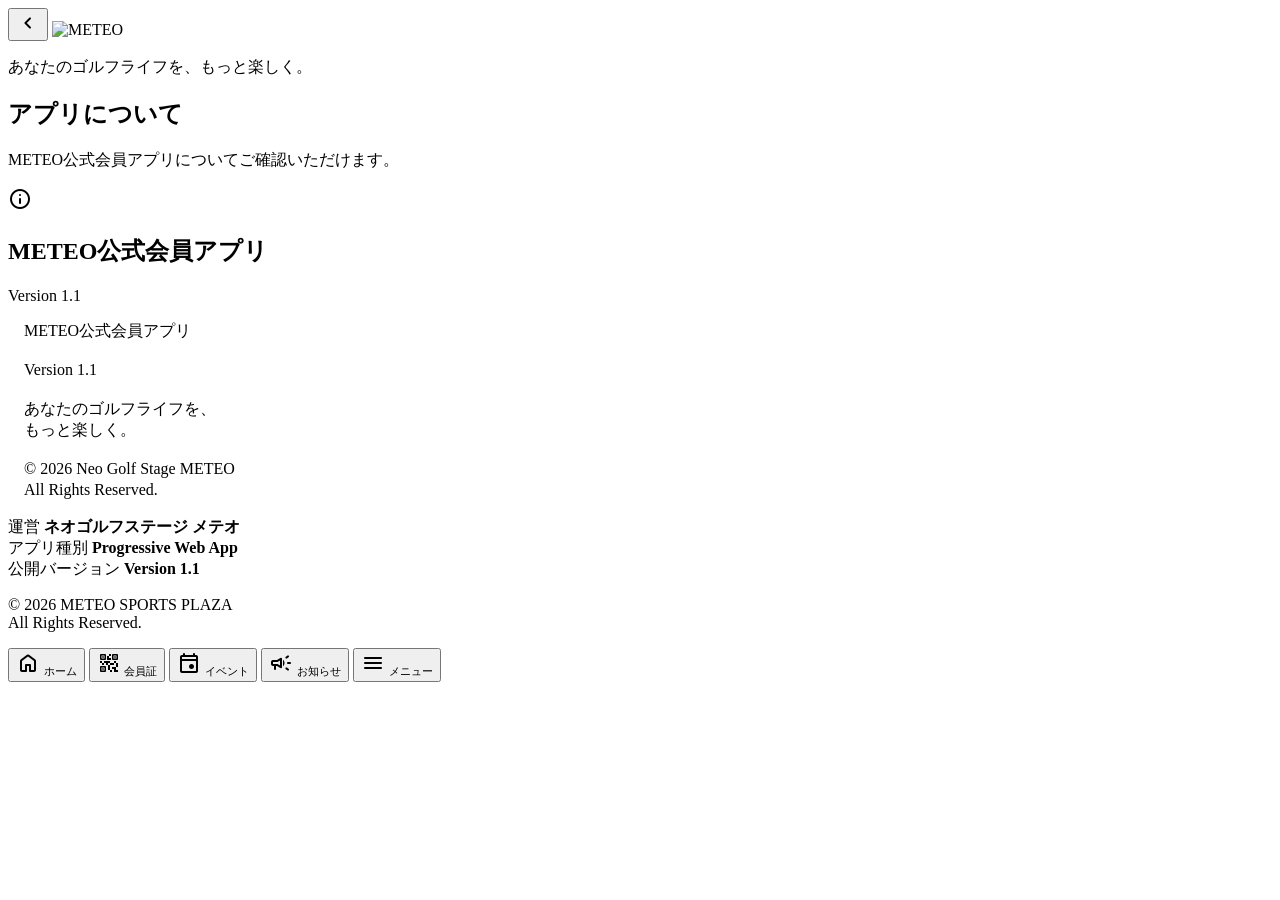
==== about.html @ 5ffd1932 "文字中央" ====
<!DOCTYPE html>
<html lang="ja">
<head>
  <meta charset="UTF-8">
  <meta name="viewport" content="width=device-width, initial-scale=1.0, viewport-fit=cover">
  <title>アプリについて | METEO</title>

  <link rel="stylesheet" href="css/about.css">
  <link href="https://fonts.googleapis.com/css2?family=Material+Symbols+Rounded" rel="stylesheet">
</head>

<body>
<main class="app">

  <header class="page-header">
    <button class="back-btn" onclick="goSettings()" aria-label="戻る">
      <span class="material-symbols-rounded">chevron_left</span>
    </button>

    <img src="images/logo-horizontal.png" alt="METEO" class="logo">
    <p class="copy">あなたのゴルフライフを、もっと楽しく。</p>
  </header>

  <section class="page-title">
    <h1>アプリについて</h1>
    <p>METEO公式会員アプリについてご確認いただけます。</p>
  </section>

  <section class="about-card">
    <div class="about-icon">
      <span class="material-symbols-rounded">info</span>
    </div>

    <h2>METEO公式会員アプリ</h2>
    <p class="version">Version 1.1</p>

    <div class="about-line"></div>

    <p class="about-text">
  　METEO公式会員アプリ<br><br>

  　Version 1.1<br><br>

  　あなたのゴルフライフを、<br>
  　もっと楽しく。<br><br>

  　© 2026 Neo Golf Stage METEO<br>
  　All Rights Reserved.
　　</p>
  </section>

  <section class="about-info">
    <div class="info-row">
      <span>運営</span>
      <strong>ネオゴルフステージ メテオ</strong>
    </div>

    <div class="info-row">
      <span>アプリ種別</span>
      <strong>Progressive Web App</strong>
    </div>

    <div class="info-row">
      <span>公開バージョン</span>
      <strong>Version 1.1</strong>
    </div>
  </section>

  <p class="copyright">
    © 2026 METEO SPORTS PLAZA<br>
    All Rights Reserved.
  </p>

  <div class="bottom-space"></div>

  <nav class="bottom-nav">
    <button onclick="goHome()">
      <span class="material-symbols-rounded">home</span>
      <small>ホーム</small>
    </button>

    <button onclick="goQR()">
      <span class="material-symbols-rounded">qr_code_2</span>
      <small>会員証</small>
    </button>

    <button onclick="goEvent()">
      <span class="material-symbols-rounded">event</span>
      <small>イベント</small>
    </button>

    <button onclick="goNews()">
      <span class="material-symbols-rounded">campaign</span>
      <small>お知らせ</small>
    </button>

    <button class="active" onclick="goSettings()">
      <span class="material-symbols-rounded">menu</span>
      <small>メニュー</small>
    </button>
  </nav>

</main>

<script src="js/about.js"></script>
</body>
</html>
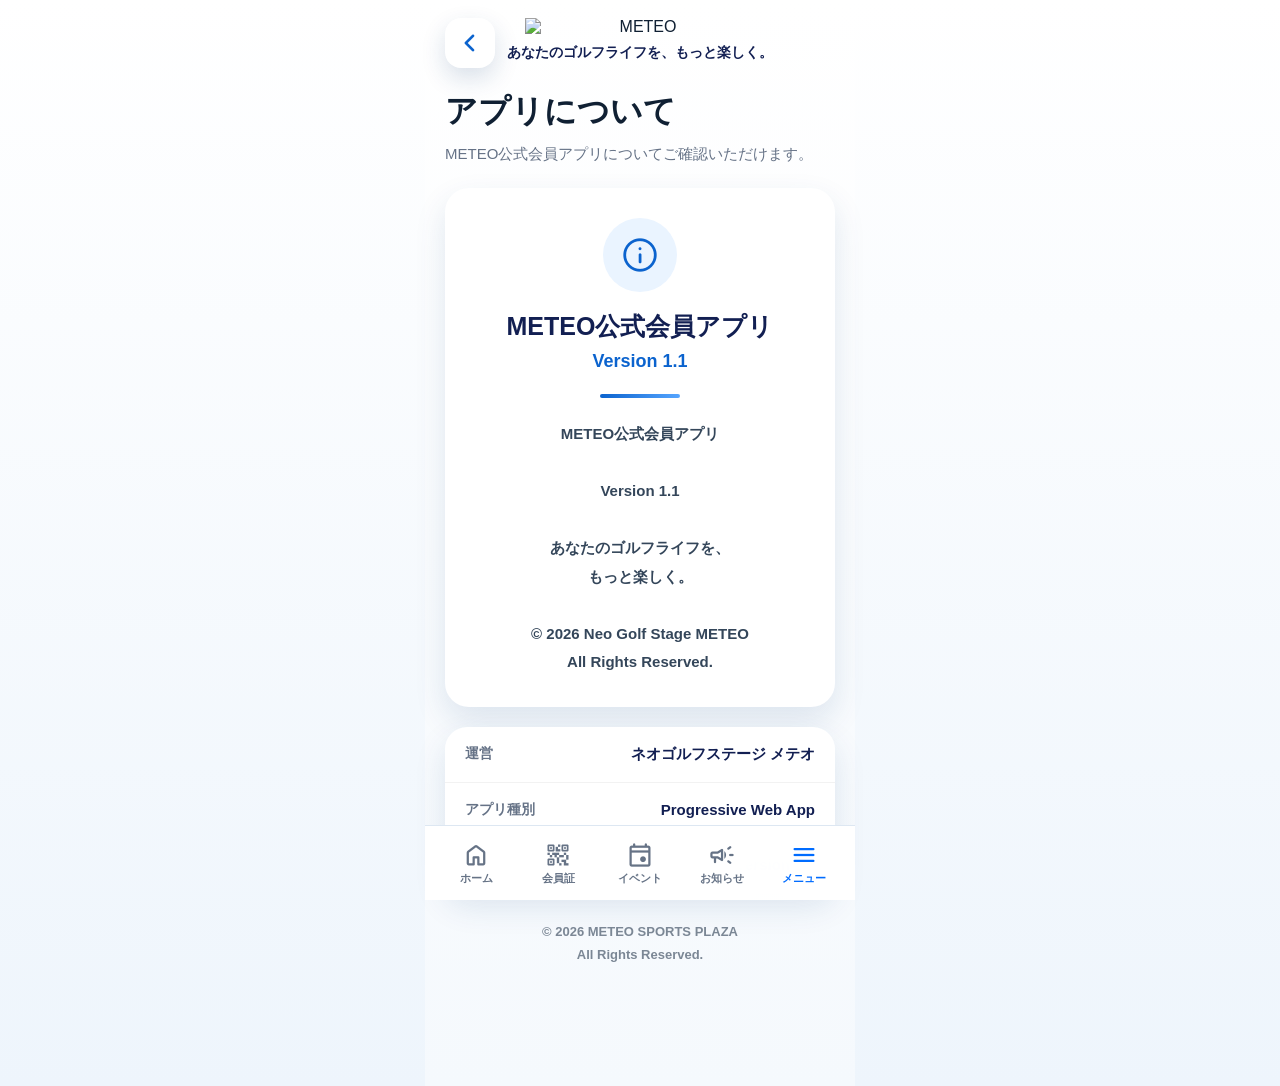
==== commit 34b102cb: "abauto" ====
--- a/about.html
+++ b/about.html
@@ -37,15 +37,15 @@
     <div class="about-line"></div>
 
     <p class="about-text">
-  　METEO公式会員アプリ<br><br>
+   METEO公式会員アプリ<br><br>
 
-  　Version 1.1<br><br>
+   Version 1.1<br><br>
 
-  　あなたのゴルフライフを、<br>
-  　もっと楽しく。<br><br>
+   あなたのゴルフライフを、<br>
+   もっと楽しく。<br><br>
 
-  　© 2026 Neo Golf Stage METEO<br>
-  　All Rights Reserved.
+   © 2026 Neo Golf Stage METEO<br>
+   All Rights Reserved.
 　　</p>
   </section>
 
--- a/css/about.css
+++ b/css/about.css
@@ -0,0 +1,267 @@
+:root{
+  --blue:#0b63ce;
+  --deep:#073f9e;
+  --navy:#121f52;
+  --text:#102033;
+  --muted:#657286;
+  --shadow:0 14px 32px rgba(16,62,120,.12);
+}
+
+*{
+  margin:0;
+  padding:0;
+  box-sizing:border-box;
+  -webkit-tap-highlight-color:transparent;
+}
+
+body{
+  min-height:100vh;
+  background:linear-gradient(180deg,#ffffff 0%,#eef5fc 100%);
+  color:var(--text);
+  font-family:-apple-system,BlinkMacSystemFont,"Yu Gothic","Meiryo",sans-serif;
+}
+
+button{
+  border:none;
+  background:none;
+  color:inherit;
+  font-family:inherit;
+  cursor:pointer;
+}
+
+.app{
+  width:100%;
+  max-width:430px;
+  min-height:100vh;
+  margin:0 auto;
+  padding:18px 20px 0;
+  background:linear-gradient(180deg,#ffffff 0%,#f5f9fd 100%);
+}
+
+.page-header{
+  position:relative;
+  text-align:center;
+  margin-bottom:28px;
+}
+
+.back-btn{
+  position:fixed;
+  left:calc(50% - 195px);
+  top:18px;
+  width:50px;
+  height:50px;
+  border-radius:16px;
+  background:#fff;
+  box-shadow:0 10px 24px rgba(16,62,120,.16);
+  display:flex;
+  align-items:center;
+  justify-content:center;
+  color:var(--blue);
+  z-index:999;
+}
+
+.back-btn .material-symbols-rounded{
+  font-size:36px;
+}
+
+
+.back-btn:active{
+  transform:scale(.96);
+}
+
+.logo{
+  width:230px;
+  max-width:78%;
+  display:block;
+  margin:0 auto;
+}
+
+.copy{
+  margin-top:8px;
+  color:var(--navy);
+  font-size:14px;
+  font-weight:800;
+}
+
+.page-title{
+  margin-bottom:22px;
+}
+
+.page-title h1{
+  font-size:32px;
+  font-weight:900;
+  margin-bottom:8px;
+}
+
+.page-title p{
+  font-size:15px;
+  color:var(--muted);
+  line-height:1.6;
+}
+
+.about-card{
+  background:#fff;
+  border-radius:24px;
+  box-shadow:var(--shadow);
+  padding:30px 24px;
+  text-align:center;
+}
+
+.about-icon{
+  width:74px;
+  height:74px;
+  margin:0 auto 18px;
+  border-radius:50%;
+  background:#eaf4ff;
+  color:var(--blue);
+  display:flex;
+  align-items:center;
+  justify-content:center;
+}
+
+.about-icon .material-symbols-rounded{
+  font-size:40px;
+}
+
+.about-card h2{
+  font-size:25px;
+  font-weight:900;
+  color:var(--navy);
+}
+
+.version{
+  margin-top:8px;
+  font-size:18px;
+  font-weight:900;
+  color:var(--blue);
+}
+
+.about-line{
+  width:80px;
+  height:4px;
+  border-radius:999px;
+  background:linear-gradient(90deg,#0b63ce,#56a5ff);
+  margin:22px auto;
+}
+
+.about-text{
+  font-size:15px;
+  line-height:1.9;
+  color:#34465a;
+  font-weight:700;
+  text-align:center;
+}
+
+.about-info{
+  margin-top:20px;
+  border-radius:22px;
+  background:#fff;
+  box-shadow:var(--shadow);
+  overflow:hidden;
+}
+
+.info-row{
+  display:flex;
+  justify-content:space-between;
+  align-items:center;
+  padding:18px 20px;
+  border-bottom:1px solid rgba(0,0,0,.05);
+}
+
+.info-row:last-child{
+  border-bottom:none;
+}
+
+.info-row span{
+  color:var(--muted);
+  font-size:14px;
+  font-weight:800;
+}
+
+.info-row strong{
+  color:var(--navy);
+  font-size:15px;
+  font-weight:900;
+}
+
+.copyright{
+  margin:28px 0;
+  text-align:center;
+  color:#7b8795;
+  font-size:13px;
+  line-height:1.8;
+  font-weight:700;
+}
+
+.bottom-space{
+  height:92px;
+}
+
+.bottom-nav{
+  position:fixed;
+  left:50%;
+  bottom:0;
+  transform:translateX(-50%);
+  width:100%;
+  max-width:430px;
+  padding:8px 10px calc(8px + env(safe-area-inset-bottom));
+  background:rgba(255,255,255,.96);
+  border-top:1px solid rgba(220,230,242,.95);
+  backdrop-filter:blur(18px);
+  display:grid;
+  grid-template-columns:repeat(5,1fr);
+  z-index:20;
+}
+
+.bottom-nav button{
+  min-height:58px;
+  border-radius:14px;
+  color:#667386;
+  display:flex;
+  flex-direction:column;
+  align-items:center;
+  justify-content:center;
+  gap:2px;
+}
+
+.bottom-nav .material-symbols-rounded{
+  font-size:28px;
+}
+
+.bottom-nav small{
+  font-size:11px;
+  font-weight:900;
+}
+
+.bottom-nav .active{
+  color:#006cff;
+}
+
+.bottom-nav .active .material-symbols-rounded{
+  font-variation-settings:"FILL" 1;
+}
+
+@media(max-width:380px){
+
+  .app{
+    padding:16px 16px 0;
+  }
+
+  .about-card h2{
+    font-size:22px;
+  }
+
+}
+
+.version{
+  display:block;
+  width:100%;
+  text-align:center;
+  margin:8px auto 0;
+}
+
+@media(max-width:430px){
+  .back-btn{
+    left:20px;
+  }
+}
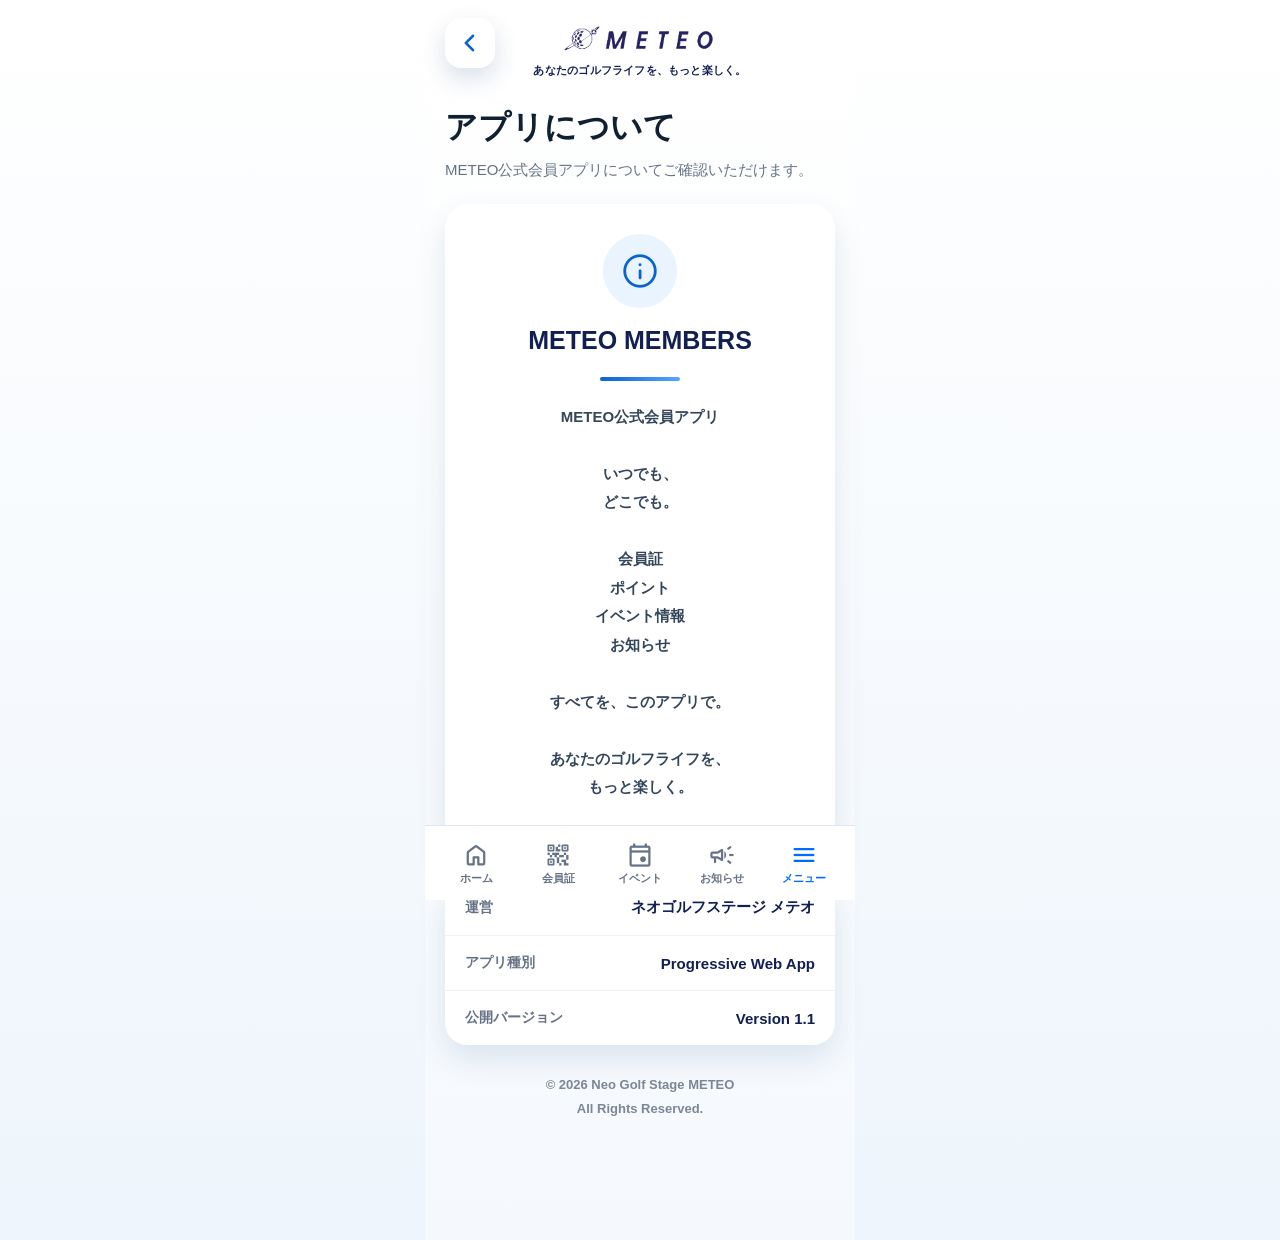
==== commit 2eaf2ba9: "ba-jonn" ====
--- a/about.html
+++ b/about.html
@@ -4,6 +4,13 @@
   <meta charset="UTF-8">
   <meta name="viewport" content="width=device-width, initial-scale=1.0, viewport-fit=cover">
   <title>アプリについて | METEO</title>
+
+  <link rel="manifest" href="manifest.json">
+  <meta name="theme-color" content="#0b63ce">
+  <meta name="apple-mobile-web-app-capable" content="yes">
+  <meta name="apple-mobile-web-app-status-bar-style" content="default">
+  <meta name="apple-mobile-web-app-title" content="METEO">
+  <link rel="apple-touch-icon" href="images/icon-192.png">
 
   <link rel="stylesheet" href="css/about.css">
   <link href="https://fonts.googleapis.com/css2?family=Material+Symbols+Rounded" rel="stylesheet">
@@ -31,22 +38,29 @@
       <span class="material-symbols-rounded">info</span>
     </div>
 
-    <h2>METEO公式会員アプリ</h2>
-    <p class="version">Version 1.1</p>
-
+    <h2>METEO MEMBERS</h2>
+    
     <div class="about-line"></div>
 
     <p class="about-text">
-   METEO公式会員アプリ<br><br>
+      METEO公式会員アプリ<br><br>
 
-   Version 1.1<br><br>
+      いつでも、<br>
+      どこでも。<br><br>
 
-   あなたのゴルフライフを、<br>
-   もっと楽しく。<br><br>
+      会員証<br>
+      ポイント<br>
+      イベント情報<br>
+      お知らせ<br><br>
 
-   © 2026 Neo Golf Stage METEO<br>
-   All Rights Reserved.
-　　</p>
+      すべてを、このアプリで。<br><br>
+
+      
+      あなたのゴルフライフを、<br>
+      もっと楽しく。<br><br>
+
+      
+    </p>
   </section>
 
   <section class="about-info">
@@ -67,9 +81,9 @@
   </section>
 
   <p class="copyright">
-    © 2026 METEO SPORTS PLAZA<br>
-    All Rights Reserved.
-  </p>
+    © 2026 Neo Golf Stage METEO<br>
+      All Rights Reserved.
+      </p>
 
   <div class="bottom-space"></div>
 
@@ -103,5 +117,14 @@
 </main>
 
 <script src="js/about.js"></script>
+
+<script>
+if ("serviceWorker" in navigator) {
+  window.addEventListener("load", () => {
+    navigator.serviceWorker.register("./sw.js");
+  });
+}
+</script>
+
 </body>
 </html>
--- a/css/about.css
+++ b/css/about.css
@@ -70,17 +70,18 @@
 }
 
 .logo{
-  width:230px;
-  max-width:78%;
+  width:160px;
+  max-width:60%;
   display:block;
   margin:0 auto;
 }
 
 .copy{
-  margin-top:8px;
+  margin-top:5px;
   color:var(--navy);
-  font-size:14px;
-  font-weight:800;
+  font-size:11px;
+  font-weight:700;
+  letter-spacing:.02em;
 }
 
 .page-title{
